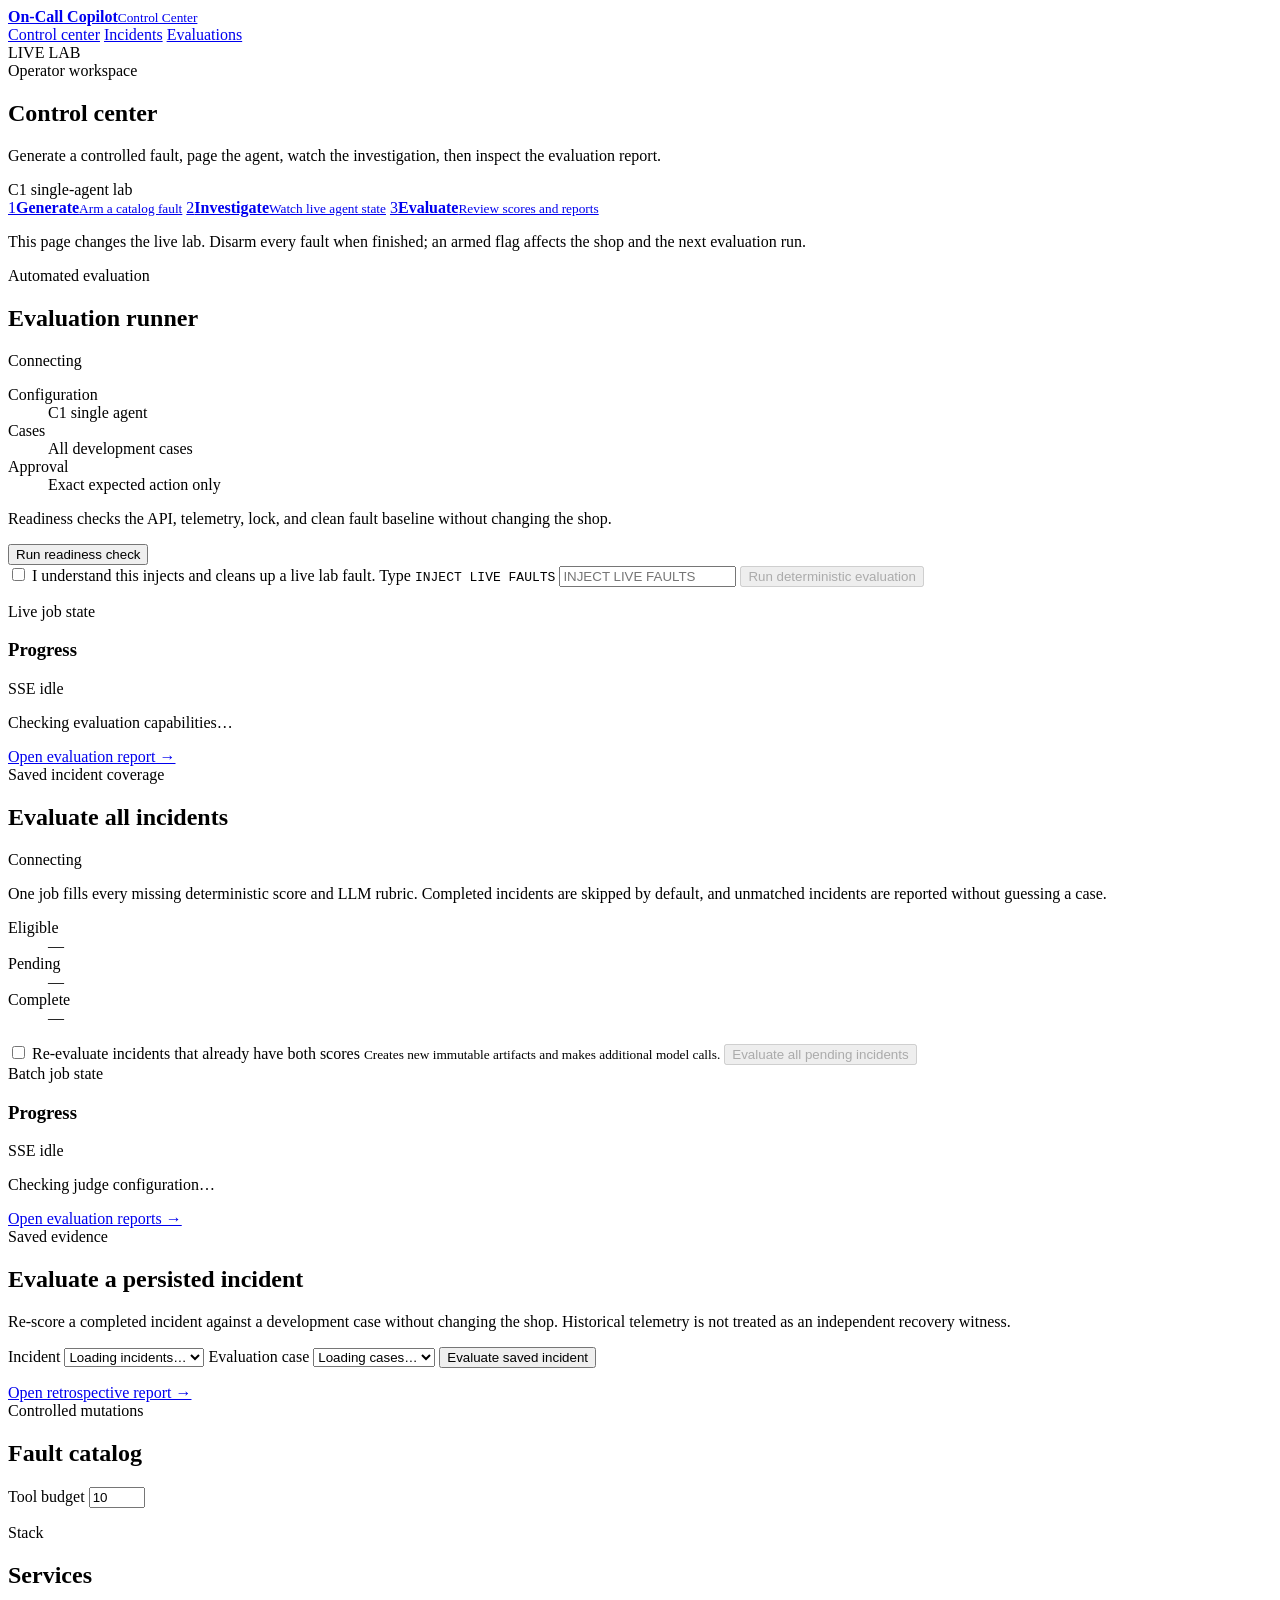
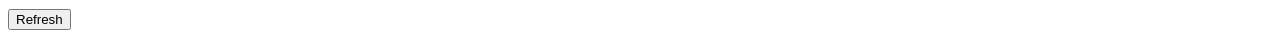
==== packages/oncall-lab/src/oncall_lab/static/index.html @ e36700e0 "Eval work (#31) * deterministic eval and a basic eval dashboard  * added sqlite for eval score persi" ====
<!doctype html>
<html lang="en">
  <head>
    <meta charset="utf-8" />
    <meta name="viewport" content="width=device-width, initial-scale=1" />
    <meta name="description" content="On-Call Copilot control center for faults, incidents, and evaluations" />
    <title>On-Call Copilot · Control Center</title>
    <link rel="icon" href="/assets/favicon.svg" type="image/svg+xml" />
    <link rel="stylesheet" href="/assets/app.css" />
  </head>
  <body>
    <header class="topbar">
      <a class="product-brand" href="/" aria-label="On-Call Copilot control center">
        <span class="brand-mark" aria-hidden="true"><i></i><i></i><i></i></span>
        <span class="brand-copy"><strong>On-Call Copilot</strong><small>Control Center</small></span>
      </a>
      <nav class="product-nav" aria-label="On-Call Copilot applications">
        <a class="active" aria-current="page" href="/">Control center</a>
        <a id="console-link" href="http://127.0.0.1:8000/">Incidents</a>
        <a id="evaluation-link" href="http://127.0.0.1:8030/">Evaluations</a>
      </nav>
      <div class="topbar-context"><span class="surface-mode warning">LIVE LAB</span></div>
    </header>
    <main>
      <section class="hero">
        <div>
          <span class="eyebrow">Operator workspace</span>
          <h1>Control center</h1>
          <p>Generate a controlled fault, page the agent, watch the investigation, then inspect the evaluation report.</p>
        </div>
        <span class="topology">C1 single-agent lab</span>
      </section>

      <section class="workflow" aria-label="Operator workflow">
        <a href="#fault-catalog"><span>1</span><strong>Generate</strong><small>Arm a catalog fault</small></a>
        <a id="workflow-console-link" href="http://127.0.0.1:8000/"><span>2</span><strong>Investigate</strong><small>Watch live agent state</small></a>
        <a id="workflow-evaluation-link" href="http://127.0.0.1:8030/"><span>3</span><strong>Evaluate</strong><small>Review scores and reports</small></a>
      </section>

      <p class="intro caution">
        This page changes the live lab. Disarm every fault when finished; an armed
        flag affects the shop and the next evaluation run.
      </p>

      <section class="evaluation-runner" id="evaluation-runner" aria-labelledby="evaluation-runner-title">
        <header class="runner-heading">
          <div>
            <span class="eyebrow">Automated evaluation</span>
            <h2 id="evaluation-runner-title">Evaluation runner</h2>
          </div>
          <span class="runner-state" id="runner-state">Connecting</span>
        </header>
        <div class="runner-layout">
          <div class="runner-controls">
            <dl class="runner-configuration">
              <div><dt>Configuration</dt><dd>C1 single agent</dd></div>
              <div><dt>Cases</dt><dd>All development cases</dd></div>
              <div><dt>Approval</dt><dd>Exact expected action only</dd></div>
            </dl>
            <p class="runner-copy">
              Readiness checks the API, telemetry, lock, and clean fault baseline without
              changing the shop.
            </p>
            <button class="runner-preflight" id="run-preflight" type="button">Run readiness check</button>
            <div class="runner-acknowledgement">
              <label class="ack-check">
                <input id="ack-check" type="checkbox" />
                <span>I understand this injects and cleans up a live lab fault.</span>
              </label>
              <label for="ack-phrase">Type <code id="required-ack">INJECT LIVE FAULTS</code></label>
              <input
                id="ack-phrase"
                type="text"
                autocomplete="off"
                spellcheck="false"
                placeholder="INJECT LIVE FAULTS"
              />
              <button class="primary" id="run-deterministic" type="button" disabled>
                Run deterministic evaluation
              </button>
            </div>
            <p class="runner-warning hidden" id="runner-warning"></p>
          </div>
          <div class="runner-progress">
            <div class="runner-progress-heading">
              <div><span class="eyebrow">Live job state</span><h3>Progress</h3></div>
              <span class="runner-stream" id="runner-stream"><i></i> SSE idle</span>
            </div>
            <p class="runner-message" id="runner-message" role="status" aria-live="polite">
              Checking evaluation capabilities…
            </p>
            <ol class="runner-events" id="runner-events"></ol>
            <a class="report-link hidden" id="runner-report" href="http://127.0.0.1:8030/">
              Open evaluation report →
            </a>
          </div>
        </div>
      </section>

      <section class="batch-evaluation" aria-labelledby="batch-evaluation-title">
        <header class="runner-heading">
          <div>
            <span class="eyebrow">Saved incident coverage</span>
            <h2 id="batch-evaluation-title">Evaluate all incidents</h2>
          </div>
          <span class="runner-state" id="batch-state">Connecting</span>
        </header>
        <div class="batch-layout">
          <div class="batch-controls">
            <p>
              One job fills every missing deterministic score and LLM rubric. Completed incidents
              are skipped by default, and unmatched incidents are reported without guessing a case.
            </p>
            <dl class="batch-counts">
              <div><dt>Eligible</dt><dd id="batch-eligible">—</dd></div>
              <div><dt>Pending</dt><dd id="batch-pending">—</dd></div>
              <div><dt>Complete</dt><dd id="batch-complete">—</dd></div>
            </dl>
            <label class="batch-recheck">
              <input id="batch-re-evaluate" type="checkbox" />
              <span>
                Re-evaluate incidents that already have both scores
                <small>Creates new immutable artifacts and makes additional model calls.</small>
              </span>
            </label>
            <button class="primary" id="run-batch-evaluation" type="button" disabled>
              Evaluate all pending incidents
            </button>
          </div>
          <div class="runner-progress">
            <div class="runner-progress-heading">
              <div><span class="eyebrow">Batch job state</span><h3>Progress</h3></div>
              <span class="runner-stream" id="batch-stream"><i></i> SSE idle</span>
            </div>
            <p class="runner-message" id="batch-message" role="status" aria-live="polite">
              Checking judge configuration…
            </p>
            <ol class="runner-events" id="batch-events"></ol>
            <a class="report-link hidden" id="batch-report" href="http://127.0.0.1:8030/">
              Open evaluation reports →
            </a>
          </div>
        </div>
      </section>

      <section class="retrospective" aria-labelledby="retrospective-title">
        <div>
          <span class="eyebrow">Saved evidence</span>
          <h2 id="retrospective-title">Evaluate a persisted incident</h2>
          <p>
            Re-score a completed incident against a development case without changing the shop.
            Historical telemetry is not treated as an independent recovery witness.
          </p>
        </div>
        <form id="retrospective-form">
          <label for="saved-incident">Incident</label>
          <select id="saved-incident" required><option value="">Loading incidents…</option></select>
          <label for="saved-case">Evaluation case</label>
          <select id="saved-case" required><option value="">Loading cases…</option></select>
          <button id="run-retrospective" type="submit">Evaluate saved incident</button>
        </form>
        <p class="retrospective-status" id="retrospective-status" role="status" aria-live="polite"></p>
        <a class="report-link hidden" id="retrospective-report" href="http://127.0.0.1:8030/">
          Open retrospective report →
        </a>
      </section>

      <section id="fault-catalog" class="catalog-heading">
        <div><span class="eyebrow">Controlled mutations</span><h2>Fault catalog</h2></div>
        <form class="budget" id="budget-form">
          <label for="tool-budget">Tool budget</label>
          <input id="tool-budget" name="tool-budget" type="number" min="1" max="100" value="10" />
        </form>
      </section>
      <p class="status" id="status" role="status" aria-live="polite"></p>
      <div class="fault-grid" id="faults"></div>

      <section class="catalog-heading" id="service-health">
        <div>
          <span class="eyebrow">Stack</span>
          <h2>Services</h2>
        </div>
        <button id="refresh-health" type="button">Refresh</button>
      </section>
      <p class="status" id="health-summary" role="status" aria-live="polite"></p>
      <div class="service-groups" id="services"></div>
    </main>
    <script src="/assets/app.js"></script>
  </body>
</html>
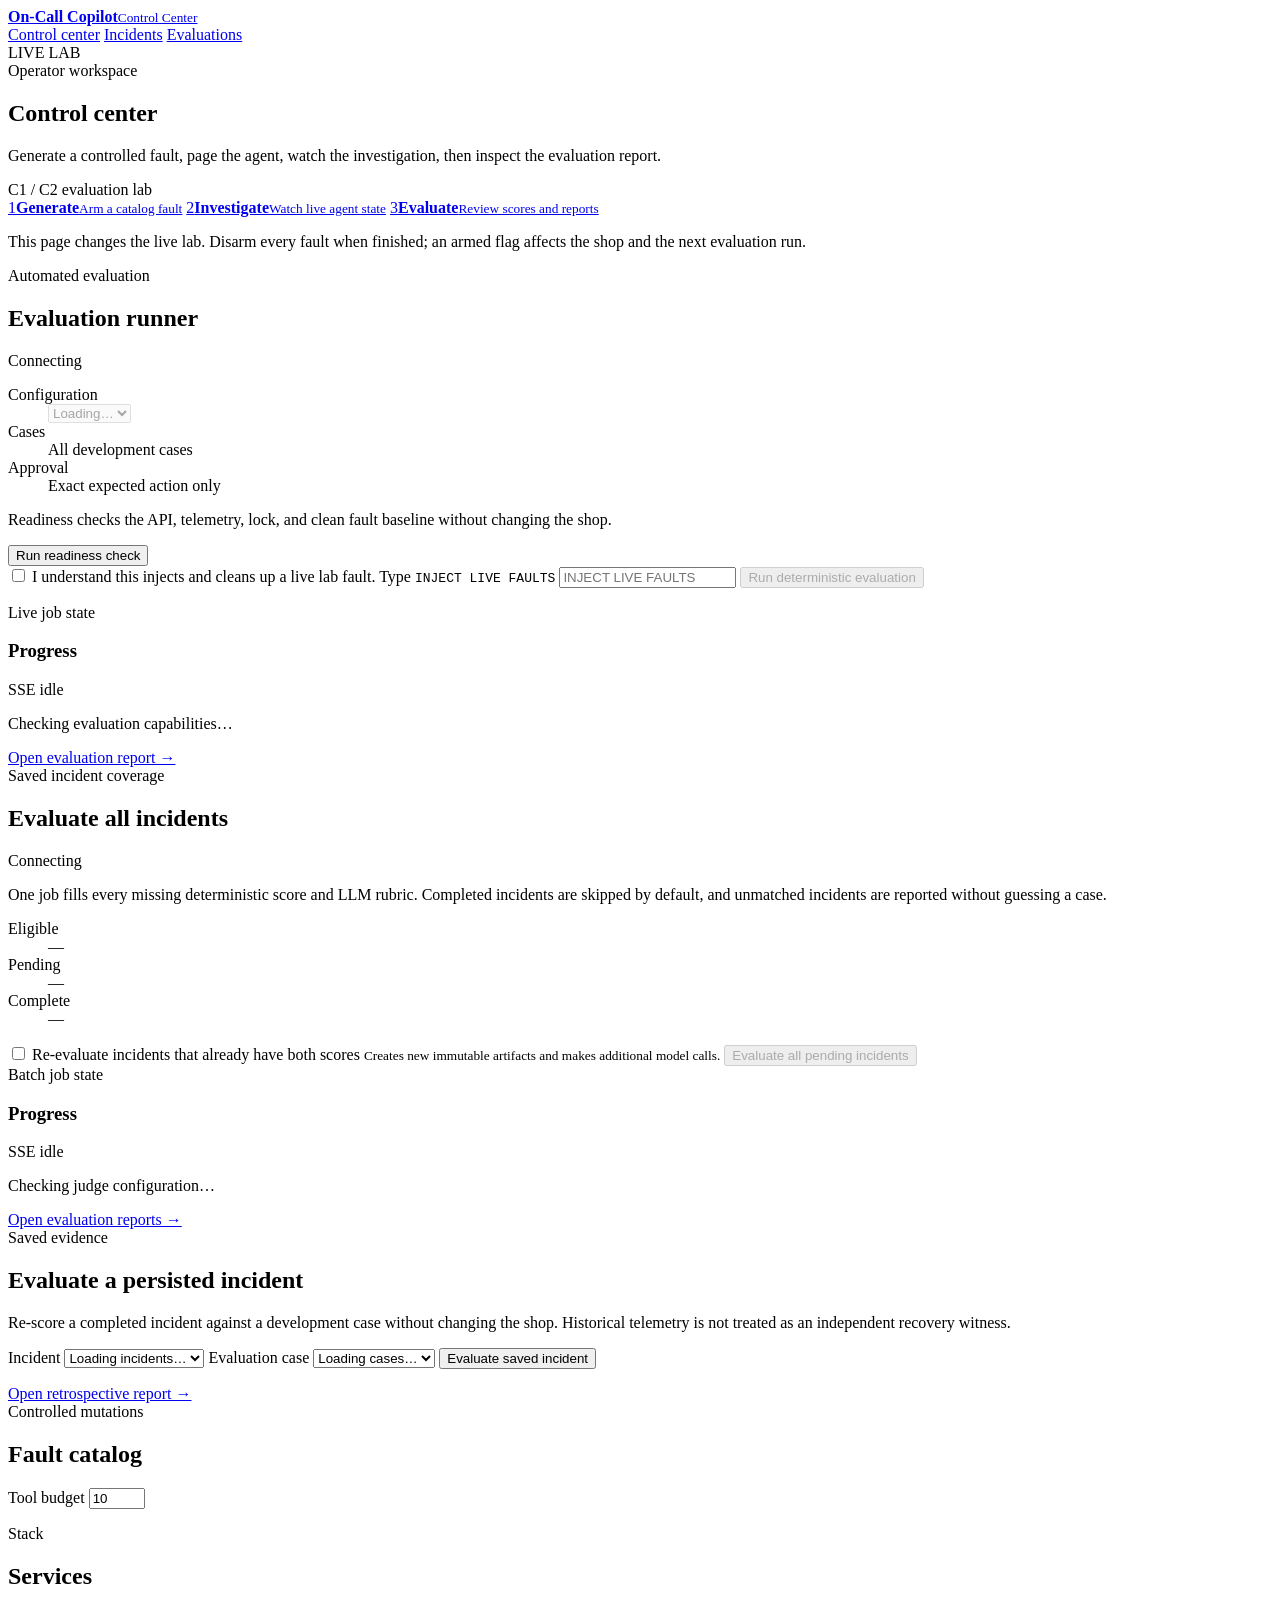
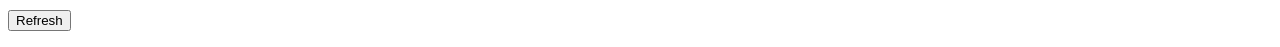
==== commit 2121b74a: "Deterministic and rubric based eval now giving output (#38) * working on eval for multi-agent setup " ====
--- a/packages/oncall-lab/src/oncall_lab/static/index.html
+++ b/packages/oncall-lab/src/oncall_lab/static/index.html
@@ -28,7 +28,7 @@
           <h1>Control center</h1>
           <p>Generate a controlled fault, page the agent, watch the investigation, then inspect the evaluation report.</p>
         </div>
-        <span class="topology">C1 single-agent lab</span>
+        <span class="topology">C1 / C2 evaluation lab</span>
       </section>
 
       <section class="workflow" aria-label="Operator workflow">
@@ -53,7 +53,14 @@
         <div class="runner-layout">
           <div class="runner-controls">
             <dl class="runner-configuration">
-              <div><dt>Configuration</dt><dd>C1 single agent</dd></div>
+              <div>
+                <dt><label for="evaluation-topology">Configuration</label></dt>
+                <dd>
+                  <select id="evaluation-topology" aria-label="Evaluation configuration" disabled>
+                    <option value="">Loading…</option>
+                  </select>
+                </dd>
+              </div>
               <div><dt>Cases</dt><dd>All development cases</dd></div>
               <div><dt>Approval</dt><dd>Exact expected action only</dd></div>
             </dl>
